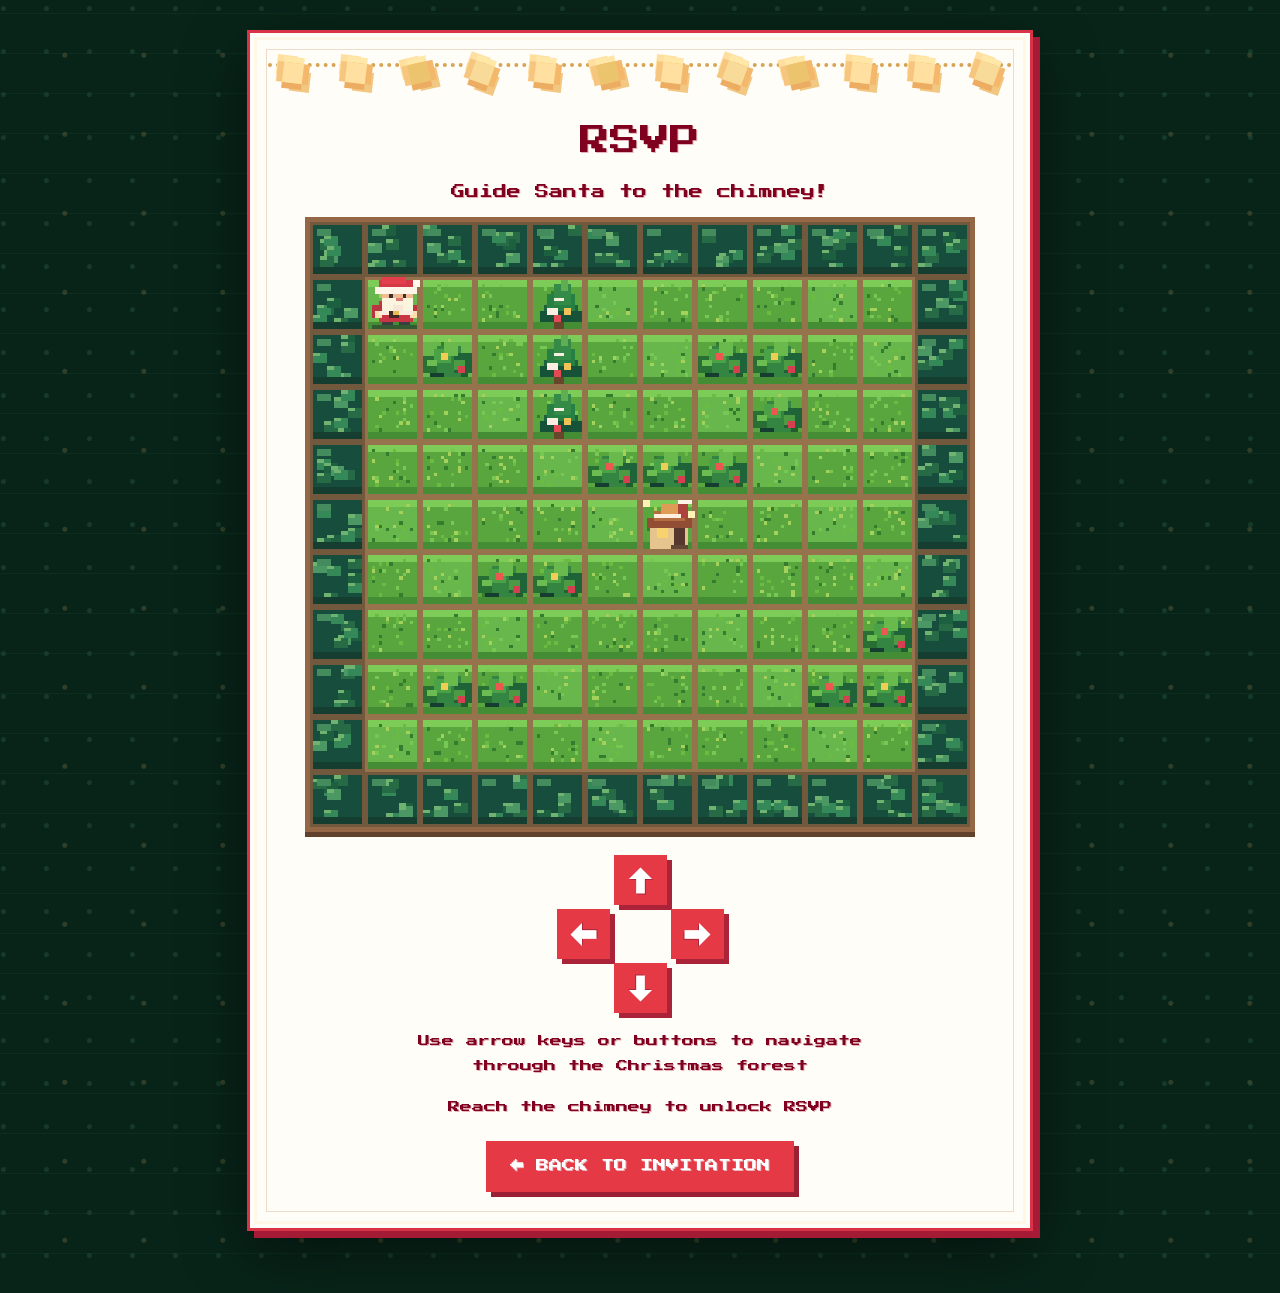
==== rsvp.html @ 6bd8d84f "invite code files first commit" ====
<!doctype html>
<html lang="en">
<head>
  <meta charset="utf-8"><meta name="viewport" content="width=device-width,initial-scale=1">
  <meta name="theme-color" content="#082419">
  <meta name="description" content="Help Santa find the chimney in a Christmas pixel maze to unlock your RSVP.">
  <title>RSVP</title>
  <link rel="preconnect" href="https://fonts.googleapis.com">
  <link rel="preconnect" href="https://fonts.gstatic.com" crossorigin>
  <link href="https://fonts.googleapis.com/css2?family=Press+Start+2P&display=swap" rel="stylesheet">
  <link rel="stylesheet" href="styles.css">
</head>
<body data-page="maze" class="maze-page">
<main class="page">
  <article class="sheet">
    <div class="top-garland" aria-hidden="true"><div class="garland-string"></div><div class="garland-blobs"><i></i><i></i><i></i><i></i><i></i><i></i><i></i><i></i><i></i><i></i><i></i><i></i></div></div>
    <h1 class="maze-title pixel">RSVP</h1>
    <p class="maze-subtitle pixel">Guide Santa to the chimney!</p>
    <div class="game-frame"><canvas id="maze" width="192" height="176" role="img" aria-label="Interactive Christmas forest maze. Use the arrow buttons or keyboard to guide Santa to the house's chimney."></canvas></div>
    <p class="game-status sr-only" id="gameStatus" role="status" aria-live="polite"></p>
    <div class="dpad" role="group" aria-label="Maze direction controls">
      <button type="button" data-move="up" aria-label="Move up"><svg class="nav-arrow" aria-hidden="true" viewBox="0 0 20 20" style="transform:rotate(0deg)"><path d="M10 1 2 9h5v10h6V9h5z" fill="currentColor"/></svg></button>
      <button type="button" data-move="left" aria-label="Move left"><svg class="nav-arrow" aria-hidden="true" viewBox="0 0 20 20" style="transform:rotate(-90deg)"><path d="M10 1 2 9h5v10h6V9h5z" fill="currentColor"/></svg></button>
      <button type="button" data-move="right" aria-label="Move right"><svg class="nav-arrow" aria-hidden="true" viewBox="0 0 20 20" style="transform:rotate(90deg)"><path d="M10 1 2 9h5v10h6V9h5z" fill="currentColor"/></svg></button>
      <button type="button" data-move="down" aria-label="Move down"><svg class="nav-arrow" aria-hidden="true" viewBox="0 0 20 20" style="transform:rotate(180deg)"><path d="M10 1 2 9h5v10h6V9h5z" fill="currentColor"/></svg></button>
    </div>
    <p class="maze-instructions pixel">Use arrow keys or buttons to navigate<br>through the Christmas forest</p>
    <p class="maze-instructions pixel">Reach the chimney to unlock RSVP</p>
    <div class="back-button"><a class="button pixel" href="index.html">← BACK TO INVITATION</a></div>
  </article>
</main>
<div class="overlay" id="winOverlay" hidden role="dialog" aria-modal="true" aria-labelledby="winTitle">
  <div class="modal">
    <button type="button" class="close" id="closeWin" aria-label="Close RSVP">×</button>
    <h2 class="pixel" id="winTitle">HOLIDAY PLANS?<br>YOU'VE GOT THEM NOW.</h2>
    <p>Will you join us for Christmas on Dec 18th?</p>
    <div id="rsvpForm">
      <label class="form-label" for="guestName">YOUR NAME</label>
      <input class="form-input" id="guestName" name="guestName" maxlength="70" autocomplete="name" placeholder="Type your name" required>
      <div class="form-label" id="responseLabel">YOUR RSVP</div>
      <div class="choice-group two-choice" role="group" aria-labelledby="responseLabel">
        <button class="choice rsvp-choice" type="button" data-response="Yas in! Count me on the nice list">YAS IN!<br>COUNT ME ON THE NICE LIST</button>
        <button class="choice rsvp-choice" type="button" data-response="Hard pass">HARD PASS</button>
      </div>
      <div class="form-actions"><button class="button" type="button" id="saveRsvp" disabled>SAVE RSVP</button></div>
    </div>
    <p id="formFeedback" class="form-feedback" role="status" aria-live="polite"></p>
  </div>
</div>
<script src="script.js"></script>
</body>
</html>
---- styles.css ----
:root {
  --paper:#fffdf7;--ink:#780e26;--red:#dc3748;--red-dark:#a61e36;--green:#1e5437;--green-dark:#102e24;--gold:#f7bf67;--line:#e3d4b9;
}
*{box-sizing:border-box}
[hidden]{display:none!important}
html{scroll-behavior:smooth}
body{margin:0;min-height:100vh;background:#082419;color:var(--ink);font-family:'Courier New',Courier,monospace;
  background-image:radial-gradient(circle at 8% 20%,#244f3880 0 2px,transparent 3px),radial-gradient(circle at 82% 70%,#f4c3762b 0 2px,transparent 3px),repeating-linear-gradient(0deg,transparent 0 39px,#1a492b44 39px 40px);background-size:43px 43px,79px 79px,100% 100%;}
button,input,textarea{font:inherit}button{cursor:pointer}a{color:inherit}button:focus-visible,a:focus-visible,input:focus-visible,textarea:focus-visible{outline:3px solid #f6b34c;outline-offset:4px}
.page{max-width:810px;margin:0 auto;padding:30px 12px 62px}
.sheet{position:relative;padding:30px 26px 34px;background:var(--paper);border:3px solid #d83347;outline:3px solid #fff8e9;outline-offset:-10px;box-shadow:7px 7px 0 #a51a35,0 20px 60px #0007;text-align:center;overflow:hidden;}
.sheet:after{content:'';position:absolute;inset:16px;border:1px solid #efdbca;pointer-events:none}
.top-garland{position:relative;height:64px;margin:-14px 2px 12px;pointer-events:none;z-index:1}
.garland-string{position:absolute;inset:0 0 20px;border-top:4px dotted #d7a354;border-radius:0 0 50% 50%;transform:translateY(18px)}
.garland-blobs{position:absolute;top:8px;left:2%;right:2%;height:40px;display:flex;align-items:center;justify-content:space-between}
.garland-blobs i{display:block;width:20px;height:20px;background:#ffe0a0;box-shadow:6px 0 #f3b86b,-6px 0 #f6c67e,0 6px #ecac62,0 -6px #ffe7a8,8px 8px #f2c782,-7px -7px #ffdfa0;image-rendering:pixelated;transform:rotate(7deg)}
.garland-blobs i:nth-child(3n){background:#edc46e;transform:rotate(-13deg)}
.garland-blobs i:nth-child(4n){background:#f9db99;transform:rotate(20deg)}
.pixel{font-family:'Courier New',Courier,monospace;font-weight:900;letter-spacing:.035em;text-shadow:2px 2px 0 #f0cabb;line-height:1.35}
.kicker{font-size:clamp(11px,2vw,14px);font-weight:900;letter-spacing:.18em;text-transform:uppercase;color:var(--red-dark);margin:7px 0 13px}
h1,h2,h3,p{position:relative;z-index:1}
h1{font-size:clamp(30px,6vw,56px);margin:10px 0 9px;line-height:1.2;}
.subtitle{max-width:640px;margin:8px auto 22px;font-weight:700;font-size:clamp(12px,2vw,16px);line-height:1.65}
.sparkles{color:#d49a40;letter-spacing:.7em;font-weight:bold;margin:12px 0}
.hero-world{display:block;position:relative;width:100%;max-width:682px;margin:12px auto 24px;border:6px solid #7e4a28;box-shadow:inset 0 0 0 4px #a2774b,5px 5px 0 #52311f;background:#182f4a;image-rendering:pixelated;aspect-ratio:16 / 7;}
.hero-world canvas{display:block;width:100%;height:100%;image-rendering:pixelated}
.details{max-width:622px;margin:24px auto 22px;display:grid;grid-template-columns:1fr 1fr;gap:13px;text-align:center}
.detail{min-width:0;border:3px solid #d9a66d;background:#fff5e5;padding:15px 12px;box-shadow:4px 4px 0 #b7834f}
.detail-wide{grid-column:1/-1}
.detail-label{font-size:12px;letter-spacing:.1em;color:#99502c;text-transform:uppercase;font-weight:900;margin:0 0 7px}
.detail-value{font-size:clamp(15px,2.5vw,21px);color:#6d182b;font-weight:900;margin:0;line-height:1.4;overflow-wrap:anywhere}
.detail-wide .detail-value{font-size:clamp(14px,2.5vw,19px)}
.button{display:inline-flex;align-items:center;justify-content:center;gap:10px;min-height:51px;padding:10px 24px;border:0;border-radius:0;background:var(--red);color:#fffdf4;text-decoration:none;font-weight:900;letter-spacing:.025em;box-shadow:5px 5px 0 #9a2035;transition:transform .1s,box-shadow .1s}
.button:hover{filter:brightness(1.07)}.button:active{transform:translate(3px,3px);box-shadow:2px 2px 0 #9a2035}.button.secondary{background:var(--green);box-shadow:5px 5px 0 #0d3826}.button.secondary:active{box-shadow:2px 2px 0 #0d3826}
.cta-area{margin:25px 0 10px}.microcopy{font-size:12px;color:#74444a;font-weight:700;line-height:1.5;margin:18px 0 4px}
.toolbar{display:flex;align-items:center;justify-content:space-between;gap:12px;margin:0 0 18px;color:#e8dfbc;font-weight:700;font-size:12px}
.toolbar a{color:inherit;text-decoration:none}
.toolbar button{padding:8px 12px;border:2px solid #e8ca81;background:#123b2c;color:#fff4db;box-shadow:3px 3px 0 #0005;font-size:12px;font-weight:900}
.toolbar button[aria-pressed='true']{background:#ad2b40}
.countdown{margin:12px 0;color:#a21f35;font-size:13px;font-weight:bold}
/* Maze page borrows the exact content order of the inspiration: heading, tile grid, D-pad, hints, back link. */
.maze-page .sheet{padding:26px 16px 36px}
.maze-page .top-garland{margin-bottom:8px}
.maze-title{font-size:clamp(25px,5vw,39px);margin:2px 0 10px}
.maze-subtitle{font-size:clamp(14px,2.5vw,20px);font-weight:900;letter-spacing:.05em;line-height:1.5;margin:12px auto}
.game-frame{width:min(100%,670px);margin:8px auto 23px;position:relative;border:5px solid #946847;box-shadow:0 5px 0 #5f412c;background:#6fbb45;touch-action:pan-y}
#maze{display:block;width:100%;height:auto;aspect-ratio:12/11;image-rendering:pixelated;touch-action:none;cursor:crosshair}
.game-status{margin:10px auto 14px;color:#74263b;font-size:12px;font-weight:900;min-height:22px;line-height:1.5}
.dpad{display:grid;grid-template-columns:repeat(3,53px);grid-template-rows:repeat(3,50px);gap:4px;justify-content:center;margin:6px auto 13px;touch-action:manipulation}
.dpad button{display:flex;justify-content:center;align-items:center;padding:0;border:0;color:white;background:#e13d49;box-shadow:5px 5px 0 #aa2338;font-size:30px;font-family:monospace;font-weight:900;touch-action:manipulation}
.dpad button:active{transform:translate(3px,3px);box-shadow:2px 2px 0 #aa2338}
.dpad [data-move='up']{grid-column:2;grid-row:1}.dpad [data-move='left']{grid-column:1;grid-row:2}.dpad [data-move='right']{grid-column:3;grid-row:2}.dpad [data-move='down']{grid-column:2;grid-row:3}
.maze-instructions{font-size:clamp(12px,2.2vw,16px);font-weight:900;line-height:1.6;margin:16px 0 7px}
.back-button{margin:20px auto 0}.maze-help{display:inline-flex;margin:8px auto 0;background:none;border:0;text-decoration:underline;color:#792536;font-size:12px;font-weight:900}
.overlay{position:fixed;inset:0;z-index:20;background:#0d221dc9;display:flex;justify-content:center;align-items:center;overflow-y:auto;padding:18px}
.modal{position:relative;width:min(100%,480px);padding:26px 24px 27px;background:#fff9e9;border:5px solid #da3447;box-shadow:8px 8px 0 #751b32;text-align:center;max-height:calc(100vh - 36px);overflow:auto}
.modal h2{font-size:clamp(25px,5vw,35px);margin:4px 0 10px}
.modal p{font-weight:700;font-size:14px;line-height:1.55}
.close{position:absolute;right:7px;top:7px;width:35px;height:35px;background:#9c2440;color:white;font-weight:bold;border:0;font-size:21px}
.form-label{display:block;font-weight:900;color:#792638;font-size:12px;text-align:left;margin:12px 0 6px}
.form-input{width:100%;border:3px solid #c99b68;padding:11px 10px;border-radius:0;background:#fff;color:#432318;font-size:15px;box-shadow:3px 3px 0 #ead3b5}
.choice-group{display:grid;grid-template-columns:repeat(3,1fr);gap:7px;margin:10px 0}
.choice{position:relative;cursor:pointer}
.choice input{position:absolute;opacity:0;pointer-events:none}
.choice span{display:flex;justify-content:center;align-items:center;min-height:55px;padding:6px;background:#f2e3cb;border:2px solid #aa754b;font-weight:900;font-size:12px;line-height:1.25}
.choice input:checked+span{background:#24573c;color:#fff8e3;border-color:#12452e;box-shadow:3px 3px 0 #193c2b}
.choice input:focus-visible+span{outline:3px solid #f6b34c;outline-offset:2px}
.form-actions{display:flex;justify-content:center;flex-wrap:wrap;gap:12px;margin:19px 0 8px}
.form-actions .button{font-size:12px;min-height:45px}
.form-feedback{color:#23543c;min-height:22px;font-weight:800!important;font-size:12px!important}
.important-note{font-size:11px!important;color:#7c4e4f;margin-top:12px!important}
.win-stars{font-size:32px;margin:4px 0;color:#edb64a;animation:wiggle 1s ease-in-out infinite alternate}@keyframes wiggle{to{transform:rotate(8deg) scale(1.06)}}
@media(max-width:560px){.page{padding:15px 9px 45px}.sheet{padding:20px 14px 26px;box-shadow:4px 4px 0 #a51a35}.sheet:after{inset:10px}.top-garland{height:48px;margin-top:0}.garland-blobs{top:0}.garland-blobs i{width:11px;height:11px;box-shadow:4px 0 #f3b86b,-4px 0 #f6c67e,0 4px #ecac62,0 -4px #ffe7a8,5px 5px #f2c782,-5px -5px #ffdfa0}.hero-world{border-width:4px}.details{gap:9px}.detail{padding:10px 5px;box-shadow:2px 2px 0 #b7834f}.detail-label{font-size:10px}.detail-value{font-size:14px}.maze-page .sheet{padding:14px 10px 28px}.maze-page .top-garland{margin-bottom:6px}.game-frame{border-width:3px;margin:6px auto 20px}.maze-title{margin-top:0}.maze-subtitle{margin:12px 0}.dpad{grid-template-columns:repeat(3,50px);grid-template-rows:repeat(3,47px)}.toolbar{margin-bottom:12px}.modal{padding:25px 14px 22px}.choice-group{gap:5px}.choice span{font-size:11px}}
@media(prefers-reduced-motion:reduce){*{scroll-behavior:auto!important;animation:none!important;transition:none!important}}

/* Final invitation layout: the date/time and address are two matched blocks. */
.details{grid-template-columns:repeat(2,minmax(0,1fr));align-items:stretch}
.details .detail{display:flex;flex-direction:column;justify-content:center;min-height:105px}
.cta-area .button{min-width:190px;font-size:18px}
.subtitle{margin-top:15px;margin-bottom:18px}
body[data-page="home"] .sheet{padding-top:25px}
.sr-only{position:absolute!important;width:1px!important;height:1px!important;padding:0!important;margin:-1px!important;overflow:hidden!important;clip:rect(0,0,0,0)!important;white-space:nowrap!important;border:0!important}
@media(max-width:560px){.details{gap:8px}.details .detail{padding:14px 5px;min-height:95px}.detail-value{font-size:clamp(11px,3.3vw,14px)}.detail-label{font-size:10px}.cta-area .button{width:min(100%,250px)}.maze-page .game-frame{margin-bottom:18px}}

.two-choice{grid-template-columns:repeat(2,minmax(0,1fr));}
.two-choice .choice span{min-height:72px;padding:10px 8px;}
@media(max-width:560px){.two-choice{grid-template-columns:1fr;}.two-choice .choice span{min-height:58px;}}

/* Simple centered invitation details, stacked like the reference website. */
body[data-page="home"] .details {
  display: flex;
  flex-direction: column;
  align-items: center;
  gap: 23px;
  margin: 27px auto 21px;
  text-align: center;
}
body[data-page="home"] .details .detail {
  display: block;
  min-height: 0;
  width: 100%;
  padding: 0;
  border: none;
  background: transparent;
  box-shadow: none;
}
body[data-page="home"] .details .detail-label {
  margin: 0 0 7px;
  font-size: 13px;
  letter-spacing: .12em;
}
body[data-page="home"] .details .detail-value {
  font-size: clamp(16px, 3vw, 20px);
  line-height: 1.55;
}
@media (max-width: 560px) {
  body[data-page="home"] .details { gap: 20px; margin: 23px auto 17px; }
  body[data-page="home"] .details .detail-label { font-size: 11px; }
  body[data-page="home"] .details .detail-value { font-size: 16px; }
}

/* RSVP: direct-action buttons, no Save RSVP step. */
.rsvp-choice{display:flex;justify-content:center;align-items:center;width:100%;min-height:72px;padding:10px 8px;background:#f2e3cb;border:2px solid #aa754b;color:#452b24;line-height:1.35;font-size:12px;font-weight:900;cursor:pointer;box-shadow:2px 2px 0 #aa754b;}
.rsvp-choice.selected{background:#24573c;color:#fff8e3;border-color:#12452e;box-shadow:3px 3px 0 #193c2b;}
.rsvp-choice:active{transform:translate(2px,2px);}
#formFeedback:not(:empty){padding:12px 8px;background:#e2efd9;border:2px solid #8cae77;margin-top:16px;}
@media(max-width:560px){.rsvp-choice{min-height:58px;}}

#saveRsvp:disabled{opacity:.5;cursor:not-allowed;filter:grayscale(.3)}

/* Audio starts on the first user interaction in browsers that block autoplay. */
.music-start{display:block;margin:0 auto 14px;padding:9px 14px;background:#f5e5c5;color:#842c36;border:2px solid #ad7f53;font-family:inherit;font-size:12px;font-weight:900;letter-spacing:.025em;box-shadow:3px 3px 0 #b68856;cursor:pointer;}
.music-start[hidden]{display:none!important;}
.music-start:active{transform:translate(2px,2px);box-shadow:1px 1px 0 #b68856;}

/* Reference wedding site's exact retro font and maroon/red text palette.
   Sized down in longer text areas to keep the Minecraft aesthetic readable. */
:root{--ink:#800020;--red:#e63946;--red-dark:#800020;}
body,button,input,textarea,.pixel{font-family:'Press Start 2P', 'Courier New', monospace;}
body{color:#2a2a2a;}
h1,h2,.maze-title,.detail-label,.detail-value,.countdown,.maze-subtitle,.maze-instructions{color:#800020;}
.pixel{font-weight:400;letter-spacing:0;text-shadow:1px 1px 0 #e7b4b9;line-height:1.65;}
h1{font-size:clamp(19px,4vw,37px);line-height:1.5;}
.subtitle{color:#800020;font-size:clamp(9px,1.45vw,12px);line-height:2.15;font-weight:400;}
.detail-label,body[data-page="home"] .details .detail-label{font-size:clamp(9px,1.7vw,12px);line-height:1.8;letter-spacing:0;}
.detail-value,body[data-page="home"] .details .detail-value{font-size:clamp(10px,1.8vw,14px);line-height:2.0;}
.countdown{font-size:clamp(9px,1.6vw,12px);line-height:2;}
.button,.cta-area .button{background:#e63946;color:white;font-size:clamp(10px,1.5vw,13px);line-height:1.75;}
.maze-title{font-size:clamp(20px,3.5vw,30px);}
.maze-subtitle{font-size:clamp(10px,1.8vw,14px);line-height:1.9;}
.maze-instructions{font-size:clamp(9px,1.5vw,12px);line-height:2.1;}
.dpad button{font-family:'Press Start 2P',monospace;font-size:22px;background:#e63946;}
.modal h2{font-size:clamp(13px,2.7vw,21px);line-height:1.7;overflow-wrap:anywhere;}
.modal p{font-size:clamp(10px,1.7vw,12px);line-height:2;}
.form-label{color:#800020;font-size:10px;line-height:1.8;}
.form-input{font-size:12px;line-height:1.8;}
.rsvp-choice{font-size:clamp(9px,1.45vw,11px);line-height:1.8;overflow-wrap:anywhere;}
.form-actions .button{font-size:11px;line-height:1.8;}
.form-feedback{font-size:10px!important;line-height:2!important;}
.music-start{font-family:'Press Start 2P',monospace;font-size:9px;line-height:1.8;}
@media(max-width:560px){
 .subtitle{font-size:9px;line-height:2.2;}
 body[data-page="home"] .details .detail-value{font-size:10px;line-height:2.1;}
 body[data-page="home"] .details .detail-label{font-size:9px;line-height:2;}
 .maze-instructions{font-size:9px;line-height:2.2;}
 .rsvp-choice{font-size:9px;line-height:1.75;}
 .modal{padding:25px 14px 22px;}
}

/* 2026 Christmas Night refinements */
body[data-page="home"] .details .detail-label {
  color:#e63946;
  font-size:clamp(11px,1.9vw,15px);
  font-weight:400;
  line-height:1.9;
  margin-bottom:7px;
}
body[data-page="home"] .details .detail-value {
  color:#202020;
  font-size:clamp(9px,1.5vw,12px);
  font-weight:400;
  line-height:2.05;
}
/* The same pixel-style directional arrow, rotated to all four directions. */
.dpad button {display:flex;align-items:center;justify-content:center;}
.dpad .nav-arrow {display:block;width:29px;height:29px;flex:0 0 29px;filter:drop-shadow(1px 1px 0 #ab2638);}
@media(max-width:560px){
  body[data-page="home"] .details .detail-label {font-size:11px;}
  body[data-page="home"] .details .detail-value {font-size:9px;}
  .dpad .nav-arrow {width:26px;height:26px;flex-basis:26px;}
}
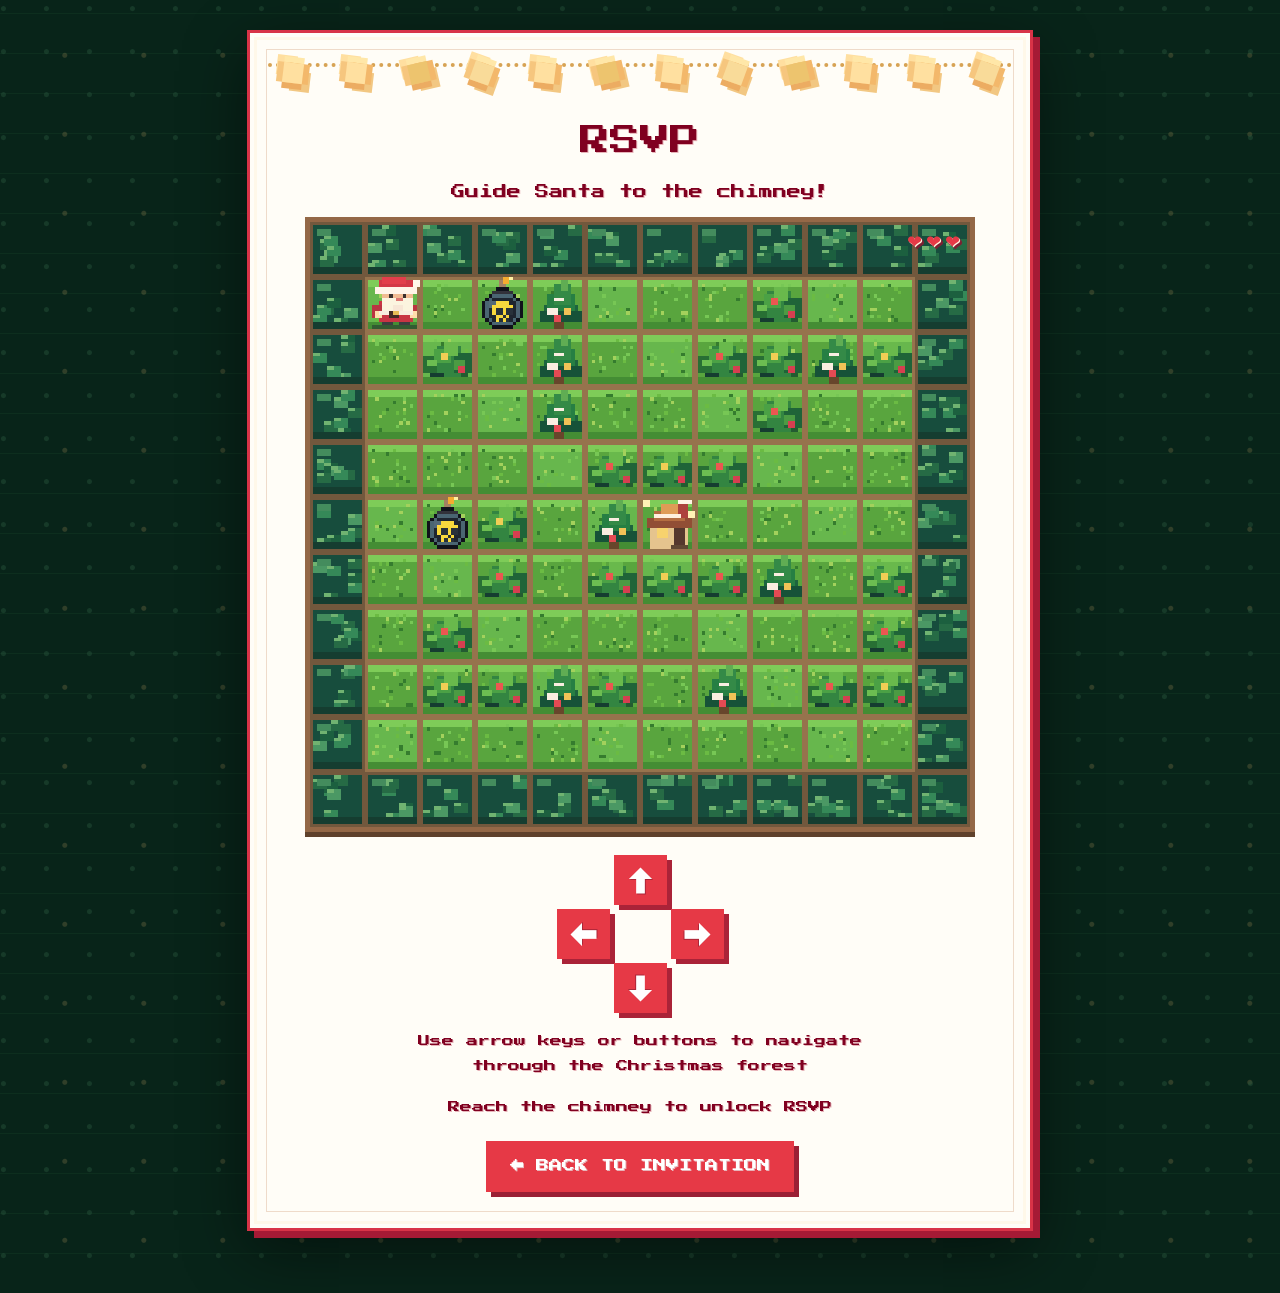
==== commit 85e8e0e9: "minor chnages" ====
--- a/rsvp.html
+++ b/rsvp.html
@@ -16,7 +16,7 @@
     <div class="top-garland" aria-hidden="true"><div class="garland-string"></div><div class="garland-blobs"><i></i><i></i><i></i><i></i><i></i><i></i><i></i><i></i><i></i><i></i><i></i><i></i></div></div>
     <h1 class="maze-title pixel">RSVP</h1>
     <p class="maze-subtitle pixel">Guide Santa to the chimney!</p>
-    <div class="game-frame"><canvas id="maze" width="192" height="176" role="img" aria-label="Interactive Christmas forest maze. Use the arrow buttons or keyboard to guide Santa to the house's chimney."></canvas></div>
+    <div class="game-frame"><div class="maze-hud"><div class="lives" id="livesDisplay" aria-label="Lives remaining"></div></div><canvas id="maze" width="192" height="176" role="img" aria-label="Interactive Christmas forest maze. Use the arrow buttons or keyboard to guide Santa to the house's chimney."></canvas></div>
     <p class="game-status sr-only" id="gameStatus" role="status" aria-live="polite"></p>
     <div class="dpad" role="group" aria-label="Maze direction controls">
       <button type="button" data-move="up" aria-label="Move up"><svg class="nav-arrow" aria-hidden="true" viewBox="0 0 20 20" style="transform:rotate(0deg)"><path d="M10 1 2 9h5v10h6V9h5z" fill="currentColor"/></svg></button>
--- a/styles.css
+++ b/styles.css
@@ -189,3 +189,15 @@
   body[data-page="home"] .details .detail-value {font-size:9px;}
   .dpad .nav-arrow {width:26px;height:26px;flex-basis:26px;}
 }
+
+
+/* Dress-code line on landing page */
+body[data-page="home"] .details .detail:last-child .detail-value{max-width:560px;margin:0 auto;}
+
+/* Maze HUD: hearts / lives */
+.maze-page .game-frame{position:relative;overflow:hidden;}
+.maze-hud{position:absolute;top:8px;right:10px;z-index:2;pointer-events:none;}
+.lives{display:flex;gap:4px;align-items:center;justify-content:flex-end;}
+.heart{font-size:18px;line-height:1;color:#e63946;text-shadow:1px 1px 0 #fff5e1, 2px 2px 0 #7d2133;filter:drop-shadow(1px 1px 0 #7d2133);}
+.heart.lost{color:#e9c9cc;opacity:.82;text-shadow:1px 1px 0 #fff5e1, 2px 2px 0 #b78a90;filter:none;}
+@media(max-width:560px){.maze-hud{top:6px;right:8px}.heart{font-size:16px;}}
